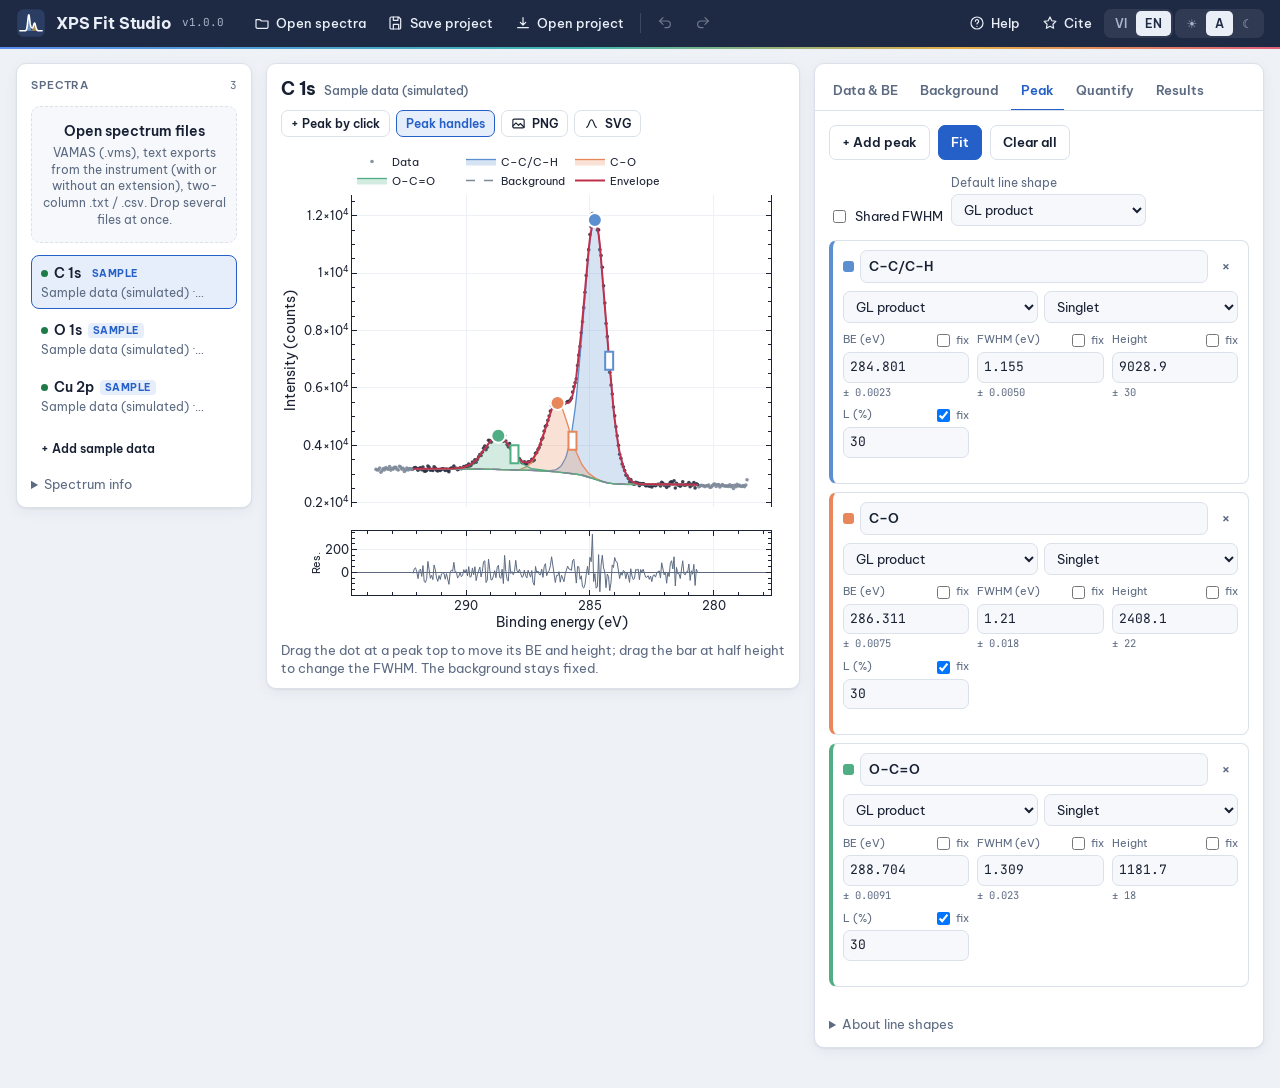
==== xpsfit/docs/index.html @ 7a44c652 "Add files via upload" ====
<!doctype html>
<html lang="vi">
<head>
<meta charset="utf-8">
<meta name="viewport" content="width=device-width, initial-scale=1, viewport-fit=cover">
<meta name="claude:viewport-fit-sides" content="cover">
<title>XPS Fit Studio</title>
<meta name="description" content="Free, browser-based XPS peak fitting: VAMAS import, BE calibration, Shirley/Tougaard backgrounds, GL and asymmetric line shapes, χ² and uncertainties, RSF quantification, Excel export.">
<meta name="theme-color" content="#1e2a44">
<link rel="manifest" href="manifest.webmanifest">
<link rel="icon" type="image/svg+xml" href="icons/logo.svg">
<link rel="icon" type="image/png" sizes="64x64" href="icons/favicon-64.png">
<link rel="apple-touch-icon" href="icons/apple-touch-icon.png">
<meta property="og:title" content="XPS Fit Studio">
<meta property="og:description" content="Free, browser-based XPS peak fitting: VAMAS import, BE calibration, Shirley/Tougaard backgrounds, GL and asymmetric line shapes, χ² and uncertainties, RSF quantification, Excel export.">
<link rel="stylesheet" href="fonts.css">
<link rel="stylesheet" href="styles.css">
</head>
<body>
<header class="appbar">
  <div class="appbar-in">
    <a class="brand" href="#" aria-label="XPS Fit Studio">
      <svg viewBox="0 0 64 64" aria-hidden="true"><rect x="2.5" y="2.5" width="59" height="59" rx="14" fill="#2b3d63"/><path d="M8.30 48.6 8.30 48.60 L8.89 48.60 L9.49 48.60 L10.08 48.60 L10.67 48.60 L11.26 48.60 L11.86 48.60 L12.45 48.60 L13.04 48.60 L13.63 48.60 L14.23 48.60 L14.82 48.60 L15.41 48.60 L16.00 48.60 L16.59 48.60 L17.19 48.60 L17.78 48.60 L18.37 48.60 L18.97 48.60 L19.56 48.60 L20.15 48.60 L20.74 48.60 L21.34 48.60 L21.93 48.60 L22.52 48.60 L23.11 48.60 L23.71 48.60 L24.30 48.60 L24.89 48.60 L25.48 48.60 L26.08 48.60 L26.67 48.60 L27.26 48.60 L27.85 48.60 L28.45 48.60 L29.04 48.60 L29.63 48.60 L30.22 48.59 L30.82 48.58 L31.41 48.55 L32.00 48.48 L32.59 48.35 L33.19 48.11 L33.78 47.68 L34.37 46.99 L34.96 45.95 L35.56 44.49 L36.15 42.59 L36.74 40.34 L37.33 37.90 L37.93 35.55 L38.52 33.61 L39.11 32.39 L39.70 32.10 L40.30 32.78 L40.89 34.32 L41.48 36.46 L42.07 38.88 L42.67 41.28 L43.26 43.40 L43.85 45.13 L44.44 46.41 L45.04 47.31 L45.63 47.88 L46.22 48.22 L46.81 48.41 L47.41 48.51 L48.00 48.56 L48.59 48.58 L49.18 48.59 L49.78 48.60 L50.37 48.60 L50.96 48.60 L51.55 48.60 L52.15 48.60 L52.74 48.60 L53.33 48.60 L53.92 48.60 L54.52 48.60 L55.11 48.60 L55.70 48.60 L55.70 48.6 Z" fill="#e6b04a" opacity=".7"/><path d="M8.30 48.6 8.30 48.60 L8.89 48.60 L9.49 48.60 L10.08 48.60 L10.67 48.60 L11.26 48.60 L11.86 48.60 L12.45 48.60 L13.04 48.60 L13.63 48.60 L14.23 48.60 L14.82 48.60 L15.41 48.60 L16.00 48.60 L16.59 48.60 L17.19 48.60 L17.78 48.60 L18.37 48.59 L18.97 48.57 L19.56 48.52 L20.15 48.40 L20.74 48.15 L21.34 47.65 L21.93 46.72 L22.52 45.15 L23.11 42.69 L23.71 39.19 L24.30 34.65 L24.89 29.34 L25.48 23.86 L26.08 19.01 L26.67 15.65 L27.26 14.45 L27.85 15.65 L28.45 19.01 L29.04 23.86 L29.63 29.34 L30.22 34.65 L30.82 39.19 L31.41 42.69 L32.00 45.15 L32.59 46.72 L33.19 47.65 L33.78 48.15 L34.37 48.40 L34.96 48.52 L35.56 48.57 L36.15 48.59 L36.74 48.60 L37.33 48.60 L37.93 48.60 L38.52 48.60 L39.11 48.60 L39.70 48.60 L40.30 48.60 L40.89 48.60 L41.48 48.60 L42.07 48.60 L42.67 48.60 L43.26 48.60 L43.85 48.60 L44.44 48.60 L45.04 48.60 L45.63 48.60 L46.22 48.60 L46.81 48.60 L47.41 48.60 L48.00 48.60 L48.59 48.60 L49.18 48.60 L49.78 48.60 L50.37 48.60 L50.96 48.60 L51.55 48.60 L52.15 48.60 L52.74 48.60 L53.33 48.60 L53.92 48.60 L54.52 48.60 L55.11 48.60 L55.70 48.60 L55.70 48.6 Z" fill="#7fb0ea" opacity=".75"/><path d="M8.30 48.60 L8.89 48.60 L9.49 48.60 L10.08 48.60 L10.67 48.60 L11.26 48.60 L11.86 48.60 L12.45 48.60 L13.04 48.60 L13.63 48.60 L14.23 48.60 L14.82 48.60 L15.41 48.60 L16.00 48.60 L16.59 48.60 L17.19 48.60 L17.78 48.60 L18.37 48.59 L18.97 48.57 L19.56 48.52 L20.15 48.40 L20.74 48.15 L21.34 47.65 L21.93 46.72 L22.52 45.15 L23.11 42.69 L23.71 39.19 L24.30 34.65 L24.89 29.34 L25.48 23.85 L26.08 18.99 L26.67 15.61 L27.26 14.35 L27.85 15.43 L28.45 18.56 L29.04 23.02 L29.63 27.92 L30.22 32.44 L30.82 36.03 L31.41 38.53 L32.00 40.10 L32.59 41.05 L33.19 41.68 L33.78 42.17 L34.37 42.50 L34.96 42.53 L35.56 42.08 L36.15 41.03 L36.74 39.40 L37.33 37.38 L37.93 35.29 L38.52 33.49 L39.11 32.34 L39.70 32.08 L40.30 32.77 L40.89 34.31 L41.48 36.46 L42.07 38.88 L42.67 41.28 L43.26 43.40 L43.85 45.13 L44.44 46.41 L45.04 47.31 L45.63 47.88 L46.22 48.22 L46.81 48.41 L47.41 48.51 L48.00 48.56 L48.59 48.58 L49.18 48.59 L49.78 48.60 L50.37 48.60 L50.96 48.60 L51.55 48.60 L52.15 48.60 L52.74 48.60 L53.33 48.60 L53.92 48.60 L54.52 48.60 L55.11 48.60 L55.70 48.60" fill="none" stroke="#fff" stroke-width="3.3" stroke-linecap="round" stroke-linejoin="round"/></svg>
      <b>XPS Fit Studio</b><small id="ver">v1.0.0</small>
    </a>
    <nav class="barbtns" aria-label="Tệp">
      <button class="bbtn" id="mOpen" title="Mở file phổ (.vms, .txt, .csv)"><svg viewBox="0 0 24 24"><path d="M3 7h6l2 2h10v9a2 2 0 0 1-2 2H5a2 2 0 0 1-2-2z"/></svg><span>Mở phổ</span></button>
      <button class="bbtn" id="mSave" title="Lưu project (Ctrl/⌘ S)"><svg viewBox="0 0 24 24"><path d="M5 3h11l3 3v13a2 2 0 0 1-2 2H5a2 2 0 0 1-2-2V5a2 2 0 0 1 2-2z"/><path d="M8 3v5h7V3M8 21v-7h8v7"/></svg><span>Lưu project</span></button>
      <button class="bbtn" id="mLoad" title="Mở project (.xpsfit.json)"><svg viewBox="0 0 24 24"><path d="M12 4v11m0 0-4-4m4 4 4-4M4 19h16"/></svg><span>Mở project</span></button>
      <span class="sep"></span>
      <button class="bbtn" id="mUndo" title="Hoàn tác (Ctrl/⌘ Z)"><svg viewBox="0 0 24 24"><path d="M9 14 4 9l5-5"/><path d="M4 9h11a5 5 0 0 1 0 10h-3"/></svg></button>
      <button class="bbtn" id="mRedo" title="Làm lại (Ctrl/⌘ Y)"><svg viewBox="0 0 24 24"><path d="m15 14 5-5-5-5"/><path d="M20 9H9a5 5 0 0 0 0 10h3"/></svg></button>
    </nav>
    <span class="spacer"></span>
    <nav class="barbtns" aria-label="Ứng dụng">
      <button class="bbtn" id="mInstall" hidden title="Cài XPS Fit Studio như một ứng dụng"><svg viewBox="0 0 24 24"><rect x="5" y="3" width="14" height="18" rx="2"/><path d="M12 8v6m-3-3 3 3 3-3"/></svg><span>Cài app</span></button>
      <button class="bbtn" id="mHelp" title="Hướng dẫn, phím tắt, trích dẫn"><svg viewBox="0 0 24 24"><circle cx="12" cy="12" r="9"/><path d="M9.5 9.5a2.5 2.5 0 1 1 3.5 2.3c-.7.3-1 .9-1 1.7M12 17h.01"/></svg><span>Trợ giúp</span></button>
      <button class="bbtn" id="mCite" title="Ủng hộ và trích dẫn"><svg viewBox="0 0 24 24"><path d="m12 3 2.7 5.6 6.1.9-4.4 4.3 1 6.1L12 17l-5.4 2.9 1-6.1L3.2 9.5l6.1-.9z"/></svg><span>Trích dẫn</span></button>
      <span class="seg" role="group" aria-label="Ngôn ngữ"><button id="lVi" aria-pressed="true">VI</button><button id="lEn" aria-pressed="false">EN</button></span>
      <span class="seg" role="group" aria-label="Giao diện"><button id="thL" aria-pressed="false" title="Sáng">☀</button><button id="thA" aria-pressed="true" title="Theo hệ thống">A</button><button id="thD" aria-pressed="false" title="Tối">☾</button></span>
    </nav>
  </div>
</header>

<div class="wrap">
  <aside class="panel side">
    <div class="sidehead"><p class="label">Phổ</p><span class="count num" id="specCount" data-dyn></span></div>
    <label class="drop" id="drop" for="file">
      <strong>Mở file phổ</strong>
      <small>VAMAS (.vms), file văn bản xuất từ máy đo (kể cả không có đuôi), .txt / .csv hai cột. Kéo thả được nhiều file.</small>
    </label>
    <input type="file" id="file" multiple hidden>
    <input type="file" id="projFile" accept=".json,.xpsfit,application/json" hidden>
    <ul class="speclist" id="speclist" data-dyn></ul>
    <button class="btn sm ghost" id="loadSamples">+ Thêm dữ liệu mẫu</button>
    <details id="metabox"><summary>Thông tin phổ</summary><dl class="meta" id="meta" data-dyn></dl></details>
  </aside>

  <div class="work">
    <section class="panel chartpanel" aria-label="Đồ thị">
      <div class="charthead">
        <h2 id="specTitle" data-dyn>—</h2>
        <div class="tools-row">
          <button class="btn sm" id="btnSelect" title="Kéo ngang trên đồ thị để chọn vùng phân tích">Chọn vùng</button>
          <button class="btn sm" id="btnAnchor2" title="Bấm lên phổ để đặt điểm neo nền">+ Điểm neo</button>
          <button class="btn sm" id="btnAddMode" title="Bấm lên đồ thị để thêm peak tại vị trí đó">+ Peak bằng cú bấm</button>
          <button class="btn sm" id="btnHandles" title="Hiện hoặc ẩn tay kéo trên từng peak">Tay kéo peak</button>
          <button class="btn sm" id="figPng" title="Xuất hình PNG 600 dpi, nền trắng"><svg viewBox="0 0 24 24"><rect x="3" y="5" width="18" height="14" rx="2"/><path d="m3 16 5-5 4 4 3-3 6 6"/></svg>PNG</button>
          <button class="btn sm" id="figSvg" title="Xuất hình vector SVG"><svg viewBox="0 0 24 24"><path d="M4 18c4 0 4-12 8-12s4 12 8 12"/></svg>SVG</button>
        </div>
      </div>
      <div id="chart"></div>
      <div class="hint" id="chartHint" data-dyn></div>
    </section>

    <section class="panel toolsp" aria-label="Công cụ">
      <div class="tabs" role="tablist" aria-label="Chức năng">
        <button class="tab" role="tab" id="tab-calib" aria-controls="pane-calib">Dữ liệu &amp; BE</button>
        <button class="tab" role="tab" id="tab-bg" aria-controls="pane-bg">Nền</button>
        <button class="tab" role="tab" id="tab-peaks" aria-controls="pane-peaks">Peak</button>
        <button class="tab" role="tab" id="tab-quant" aria-controls="pane-quant">Định lượng</button>
        <button class="tab" role="tab" id="tab-results" aria-controls="pane-results">Kết quả</button>
      </div>

      <section class="pane" role="tabpanel" id="pane-calib" aria-labelledby="tab-calib">
        <div class="group">
          <h4>Phổ đang chọn</h4>
          <div class="row">
            <div class="field"><label for="sName">Tên phổ (mức lõi)</label><input type="text" id="sName"></div>
            <div class="field"><label for="sHv">hν (eV)</label><input type="number" id="sHv" step="0.1"></div>
          </div>
          <div class="row">
            <div class="field"><label for="sUnit">Đơn vị cường độ</label>
              <select id="sUnit"><option value="counts">counts (số đếm)</option><option value="cps">counts/s (cps)</option><option value="au">a.u. (không rõ)</option></select></div>
            <div class="field"><label for="sAcq">Thời gian thu mỗi điểm (s)</label><input type="number" id="sAcq" step="0.01" min="0"></div>
          </div>
          <div class="hint">Thời gian thu = dwell × số lần quét. Dùng để tính χ² theo thống kê Poisson và quy về cps khi định lượng.</div>
        </div>
        <div class="group">
          <h4>Hiệu chỉnh năng lượng liên kết</h4>
          <div class="row">
            <div class="field"><label for="shift">Dịch BE (eV)</label><input type="number" id="shift" step="0.05"></div>
            <button class="btn" id="shiftAll">Áp dụng cho mọi phổ</button>
          </div>
          <div class="row">
            <div class="field"><label for="cLine">Mức chuẩn</label><input type="text" id="cLine" value="C 1s" style="width:90px"></div>
            <div class="field"><label for="cMeas">Đỉnh đo được (eV)</label><input type="number" id="cMeas" step="0.01" placeholder="285.20"></div>
            <div class="field"><label for="cRef">Giá trị chuẩn (eV)</label><input type="number" id="cRef" step="0.01" value="284.8"></div>
          </div>
          <div class="row">
            <button class="btn" id="fromPeak">Lấy từ peak 1</button>
            <button class="btn primary" id="calib">Tính độ dịch</button>
          </div>
          <div class="hint">Độ dịch = chuẩn − đo được. Thường dùng C 1s của carbon bám bẩn = 284.8 eV; nên ghi rõ mốc này trong bài báo.</div>
        </div>
      </section>

      <section class="pane" role="tabpanel" id="pane-bg" aria-labelledby="tab-bg" hidden>
        <div class="group">
          <div class="row">
            <div class="field"><label for="rLo">BE thấp (eV)</label><input type="number" id="rLo" step="0.1"></div>
            <div class="field"><label for="rHi">BE cao (eV)</label><input type="number" id="rHi" step="0.1"></div>
          </div>
          <div class="row">
            <div class="field"><label for="bgType">Kiểu nền</label>
              <select id="bgType"><option value="shirley">Shirley</option><option value="smart">Smart (Shirley ≤ dữ liệu)</option><option value="tougaard">Tougaard U2</option><option value="linear">Tuyến tính</option><option value="none">Không trừ nền</option></select></div>
            <div class="field"><label for="bgAvg">Số điểm trung bình ở mút</label><input type="number" id="bgAvg" min="1" max="30" step="1"></div>
          </div>
        </div>
        <div class="group">
          <h4>Điểm neo nền</h4>
          <div class="row">
            <button class="btn" id="btnAnchor">Đặt điểm neo</button>
            <button class="btn" id="autoLevels">Mức nền tự động</button>
            <button class="btn" id="clearAnchors">Xoá điểm neo</button>
          </div>
          <div class="anchors" id="anchorList" data-dyn></div>
          <div class="hint">Kéo các vòng tròn trên đồ thị: lên/xuống đổi mức nền, kéo điểm mút sang ngang đổi vùng. Vòng tô đặc là mức đặt tay. Với Cu 2p, Ni 2p, Co 2p, đặt một điểm neo ở thung lũng giữa vệ tinh của 2p3/2 và peak 2p1/2.</div>
        </div>
        <details><summary>Chọn kiểu nền nào?</summary>
          <p class="hint">Shirley: nền tại mỗi điểm tỉ lệ với diện tích peak phía BE thấp hơn, lặp đến khi hội tụ; dùng phổ biến nhất. Smart: Shirley không cho nền vượt dữ liệu đã làm trơn. Tougaard U2: theo tiết diện tán xạ không đàn hồi phổ quát, cần vùng rộng (30–50 eV phía BE cao). Tuyến tính: cho peak hẹp, nền phẳng.</p>
        </details>
      </section>

      <section class="pane" role="tabpanel" id="pane-peaks" aria-labelledby="tab-peaks" hidden>
        <div class="row">
          <button class="btn" id="addPeak">+ Thêm peak</button>
          <button class="btn primary" id="doFit" title="Ctrl/⌘ Enter">Khớp phổ</button>
          <button class="btn" id="clearPeaks">Xoá hết</button>
        </div>
        <div class="row">
          <label class="chk"><input type="checkbox" id="shareFwhm"> Dùng chung FWHM</label>
          <div class="field"><label for="defShape">Dạng peak mặc định</label>
            <select id="defShape"><option value="gl">GL dạng tích</option><option value="sgl">GL dạng tổng (pseudo-Voigt)</option><option value="la">LA bất đối xứng (kim loại)</option></select></div>
        </div>
        <div class="plist" id="peaks" data-dyn></div>
        <div id="fitMsg" data-dyn></div>
        <details><summary>Về dạng peak</summary>
          <p class="hint">GL dạng tích: exp(−4 ln2 (1−m) t²) / (1 + 4 m t²), ký hiệu GL(100m); GL(30) là lựa chọn thường gặp. GL dạng tổng: (1−m)·Gauss + m·Lorentz. LA(α, β, G): Lorentz bất đối xứng mũ α phía BE cao, β phía BE thấp, chập với Gauss có FWHM G; dùng cho mức lõi kim loại (Cu⁰, Ni⁰, Pt⁰, Pd⁰) và carbon sp². α nhỏ thì đuôi dài. Cột "FWHM" là tham số độ rộng; FWHM đo thực trên đường peak nằm ở tab Kết quả.</p>
        </details>
      </section>

      <section class="pane" role="tabpanel" id="pane-quant" aria-labelledby="tab-quant" hidden>
        <div class="tablewrap"><table class="res" id="quantTable" data-dyn></table></div>
        <div class="row">
          <div class="field"><label for="imfp">Hiệu chỉnh IMFP</label>
            <select id="imfp"><option value="0">Không (chỉ chia RSF)</option><option value="0.6">÷ KE^0.6</option><option value="0.7">÷ KE^0.7</option></select></div>
          <div class="field"><label for="rsfSrc">Nguồn RSF (ghi vào Methods)</label><input type="text" id="rsfSrc" style="width:220px" placeholder="Scofield (Al Kα)"></div>
        </div>
        <div id="quantNote" data-dyn></div>
        <div class="tablewrap"><table class="res" id="quantComps" data-dyn></table></div>
        <div class="note">% nguyên tử = (I/RSF) / Σ(I/RSF), với I là diện tích sau trừ nền tính theo cps. RSF có sẵn là tiết diện Scofield (Al Kα, C 1s = 1), chỉ để tham khảo. Hãy dùng RSF trong thư viện của máy đo, vì RSF phụ thuộc hàm truyền và hình học của từng máy.</div>
      </section>

      <section class="pane" role="tabpanel" id="pane-results" aria-labelledby="tab-results" hidden>
        <div class="stats" id="stats" data-dyn></div>
        <div class="tablewrap"><table class="res" id="resTable" data-dyn></table></div>
        <div class="group">
          <h4>Xuất kết quả</h4>
          <div class="row">
            <div class="field"><label for="expFmt">Định dạng</label>
              <select id="expFmt"><option value="sciplot">SciPlot Studio (.sciplot.json)</option><option value="xlsx">Excel (.xlsx)</option><option value="csv">CSV (.csv)</option></select></div>
            <div class="field"><label for="expScope">Phổ</label>
              <select id="expScope"><option value="one">Phổ đang chọn</option><option value="all">Tất cả phổ</option></select></div>
            <button class="btn primary" id="doExport">Xuất file</button>
          </div>
          <div class="hint" id="expHint" data-dyn></div>
          <div class="row"><button class="btn sm" id="copyTsv">Sao chép bảng dữ liệu</button><a class="btn sm" id="openSciplot" href="https://lephong2810.github.io/SciPlotStudio/" target="_blank" rel="noopener">Mở SciPlot Studio ↗</a></div>
        </div>
        <div class="group">
          <h4>Đoạn Methods (tiếng Anh) cho bài báo</h4>
          <textarea id="methods" class="methods" readonly data-dyn></textarea>
          <div class="row"><button class="btn" id="copyMethods">Sao chép đoạn Methods</button><label class="chk"><input type="checkbox" id="methodsAll" checked> Gồm mọi phổ đã khớp</label></div>
        </div>
        <details><summary>Cách tính χ² và sai số</summary>
          <p class="hint">χ² = Σ (y_đo − y_khớp)² / σ², σ² = số đếm (Poisson), trên mọi điểm trong vùng phân tích; χ² rút gọn = χ² / (N − p). Giá trị gần 1 nghĩa là phần dư cỡ nhiễu thống kê; 1–2 là tốt, 2–5 chấp nhận được với phổ phức tạp. Sai số (±1σ) lấy từ ma trận hiệp phương sai (JᵀWJ)⁻¹ nhân χ² rút gọn; nền giữ cố định nên sai số không gồm ảnh hưởng của cách chọn nền. Sai số chỉ hiện khi thông số chưa bị chỉnh sau lần khớp gần nhất.</p>
        </details>
      </section>
    </section>
  </div>
</div>

<dialog id="dlgHelp" aria-labelledby="hTitle">
  <div class="dhead"><h3 id="hTitle">Hướng dẫn nhanh</h3><button class="x" data-close aria-label="Đóng">×</button></div>
  <div class="dbody">
    <div>
      <h4>Quy trình</h4>
      <ol>
        <li>Mở file phổ (.vms hoặc file văn bản xuất từ máy đo) bằng nút Mở phổ hoặc kéo thả vào cột bên trái.</li>
        <li>Tab Dữ liệu &amp; BE: kiểm tra đơn vị cường độ, hiệu chỉnh BE theo C 1s, rồi bấm Áp dụng cho mọi phổ.</li>
        <li>Tab Nền: chọn vùng, kiểu nền, đặt và kéo điểm neo khi cần.</li>
        <li>Tab Peak: thêm peak (nút hoặc bấm lên phổ), chọn dạng peak, doublet, khoá thông số, rồi bấm Khớp phổ. Kéo tay kéo trên đồ thị để tinh chỉnh.</li>
        <li>Tab Định lượng: chọn RSF cho từng vùng để có % nguyên tử.</li>
        <li>Tab Kết quả: xem χ², sai số, xuất Excel, xuất hình và chép đoạn Methods.</li>
      </ol>
    </div>
    <div>
      <h4>Phím tắt</h4>
      <div class="keys">
        <span><kbd>Ctrl/⌘</kbd> <kbd>Z</kbd> · <kbd>Y</kbd></span><span>Hoàn tác · làm lại</span>
        <span><kbd>Ctrl/⌘</kbd> <kbd>S</kbd> · <kbd>O</kbd></span><span>Lưu · mở project (.xpsfit.json)</span>
        <span><kbd>Ctrl/⌘</kbd> <kbd>Enter</kbd></span><span>Khớp phổ</span>
        <span><kbd>1</kbd>–<kbd>5</kbd></span><span>Chuyển tab</span>
      </div>
    </div>
    <div>
      <h4>Dữ liệu của bạn</h4>
      <p>Mọi tính toán chạy ngay trong trình duyệt. File phổ không được tải lên đâu cả. Phiên làm việc gần nhất được lưu tạm trong trình duyệt; dùng Lưu project để giữ lâu dài.</p>
    </div>
    <div>
      <h4>Giới thiệu</h4>
      <p id="aboutLine" data-dyn></p>
      <p>Phát triển bởi TS. Lê Hoài Phong, Khoa Hóa học, Trường Đại học Khoa học Tự nhiên, ĐHQG-HCM. Phát hành theo giấy phép MIT. Dùng Plotly.js (MIT) và SheetJS Community Edition (Apache-2.0). XPS Fit Studio là dự án độc lập, không liên kết với hãng thiết bị hay phần mềm nào; mọi nhãn hiệu thuộc về chủ sở hữu.</p>
    </div>
  </div>
</dialog>

<dialog id="dlgCite" aria-labelledby="cTitle">
  <div class="dhead"><h3 id="cTitle">Ủng hộ và trích dẫn</h3><button class="x" data-close aria-label="Đóng">×</button></div>
  <div class="dbody">
    <p>XPS Fit Studio miễn phí cho mọi người. Nếu phần mềm có ích, xin hãy:</p>
    <ul>
      <li>Gắn ⭐ cho repo trên GitHub để nhiều nhà nghiên cứu biết đến công cụ.</li>
      <li>Ghi nhận XPS Fit Studio trong bài báo, luận văn và báo cáo bằng một trong các câu dưới đây.</li>
    </ul>
    <p><a class="btn primary" id="starLink" href="https://github.com/lephong2810/XPSFitStudio" target="_blank" rel="noopener">⭐ Star trên GitHub</a></p>
    <div id="citeList" data-dyn></div>
  </div>
</dialog>

<div class="toast" id="toast" hidden data-dyn></div>

<script src="vendor/plotly-2.27.0.min.js"></script>
<script src="vendor/xlsx-0.18.5.full.min.js"></script>
<script src="i18n.js"></script>
<script src="core.js"></script>
<script src="app.js"></script>
</body>
</html>
---- xpsfit/docs/fonts.css ----
/* Be Vietnam Pro and JetBrains Mono, SIL Open Font License 1.1 (see THIRD_PARTY_NOTICES.md) */
@font-face{font-family:'Be Vietnam Pro';font-style:normal;font-display:swap;font-weight:400;src:url(fonts/be-vietnam-pro-vietnamese-400-normal.woff2) format('woff2');unicode-range:U+0102-0103,U+0110-0111,U+0128-0129,U+0168-0169,U+01A0-01A1,U+01AF-01B0,U+0300-0301,U+0303-0304,U+0308-0309,U+0323,U+0329,U+1EA0-1EF9,U+20AB}
@font-face{font-family:'Be Vietnam Pro';font-style:normal;font-display:swap;font-weight:400;src:url(fonts/be-vietnam-pro-latin-ext-400-normal.woff2) format('woff2');unicode-range:U+0100-02AF,U+0304,U+0308,U+0329,U+1E00-1E9F,U+1EF2-1EFF,U+2020,U+20A0-20AB,U+20AD-20CF,U+2113,U+2C60-2C7F,U+A720-A7FF}
@font-face{font-family:'Be Vietnam Pro';font-style:normal;font-display:swap;font-weight:400;src:url(fonts/be-vietnam-pro-latin-400-normal.woff2) format('woff2');unicode-range:U+0000-00FF,U+0131,U+0152-0153,U+02BB-02BC,U+02C6,U+02DA,U+02DC,U+0304,U+0308,U+0329,U+2000-206F,U+2074,U+20AC,U+2122,U+2191,U+2193,U+2212,U+2215,U+FEFF,U+FFFD}
@font-face{font-family:'Be Vietnam Pro';font-style:normal;font-display:swap;font-weight:500;src:url(fonts/be-vietnam-pro-vietnamese-500-normal.woff2) format('woff2');unicode-range:U+0102-0103,U+0110-0111,U+0128-0129,U+0168-0169,U+01A0-01A1,U+01AF-01B0,U+0300-0301,U+0303-0304,U+0308-0309,U+0323,U+0329,U+1EA0-1EF9,U+20AB}
@font-face{font-family:'Be Vietnam Pro';font-style:normal;font-display:swap;font-weight:500;src:url(fonts/be-vietnam-pro-latin-ext-500-normal.woff2) format('woff2');unicode-range:U+0100-02AF,U+0304,U+0308,U+0329,U+1E00-1E9F,U+1EF2-1EFF,U+2020,U+20A0-20AB,U+20AD-20CF,U+2113,U+2C60-2C7F,U+A720-A7FF}
@font-face{font-family:'Be Vietnam Pro';font-style:normal;font-display:swap;font-weight:500;src:url(fonts/be-vietnam-pro-latin-500-normal.woff2) format('woff2');unicode-range:U+0000-00FF,U+0131,U+0152-0153,U+02BB-02BC,U+02C6,U+02DA,U+02DC,U+0304,U+0308,U+0329,U+2000-206F,U+2074,U+20AC,U+2122,U+2191,U+2193,U+2212,U+2215,U+FEFF,U+FFFD}
@font-face{font-family:'Be Vietnam Pro';font-style:normal;font-display:swap;font-weight:600;src:url(fonts/be-vietnam-pro-vietnamese-600-normal.woff2) format('woff2');unicode-range:U+0102-0103,U+0110-0111,U+0128-0129,U+0168-0169,U+01A0-01A1,U+01AF-01B0,U+0300-0301,U+0303-0304,U+0308-0309,U+0323,U+0329,U+1EA0-1EF9,U+20AB}
@font-face{font-family:'Be Vietnam Pro';font-style:normal;font-display:swap;font-weight:600;src:url(fonts/be-vietnam-pro-latin-ext-600-normal.woff2) format('woff2');unicode-range:U+0100-02AF,U+0304,U+0308,U+0329,U+1E00-1E9F,U+1EF2-1EFF,U+2020,U+20A0-20AB,U+20AD-20CF,U+2113,U+2C60-2C7F,U+A720-A7FF}
@font-face{font-family:'Be Vietnam Pro';font-style:normal;font-display:swap;font-weight:600;src:url(fonts/be-vietnam-pro-latin-600-normal.woff2) format('woff2');unicode-range:U+0000-00FF,U+0131,U+0152-0153,U+02BB-02BC,U+02C6,U+02DA,U+02DC,U+0304,U+0308,U+0329,U+2000-206F,U+2074,U+20AC,U+2122,U+2191,U+2193,U+2212,U+2215,U+FEFF,U+FFFD}
@font-face{font-family:'Be Vietnam Pro';font-style:normal;font-display:swap;font-weight:700;src:url(fonts/be-vietnam-pro-vietnamese-700-normal.woff2) format('woff2');unicode-range:U+0102-0103,U+0110-0111,U+0128-0129,U+0168-0169,U+01A0-01A1,U+01AF-01B0,U+0300-0301,U+0303-0304,U+0308-0309,U+0323,U+0329,U+1EA0-1EF9,U+20AB}
@font-face{font-family:'Be Vietnam Pro';font-style:normal;font-display:swap;font-weight:700;src:url(fonts/be-vietnam-pro-latin-ext-700-normal.woff2) format('woff2');unicode-range:U+0100-02AF,U+0304,U+0308,U+0329,U+1E00-1E9F,U+1EF2-1EFF,U+2020,U+20A0-20AB,U+20AD-20CF,U+2113,U+2C60-2C7F,U+A720-A7FF}
@font-face{font-family:'Be Vietnam Pro';font-style:normal;font-display:swap;font-weight:700;src:url(fonts/be-vietnam-pro-latin-700-normal.woff2) format('woff2');unicode-range:U+0000-00FF,U+0131,U+0152-0153,U+02BB-02BC,U+02C6,U+02DA,U+02DC,U+0304,U+0308,U+0329,U+2000-206F,U+2074,U+20AC,U+2122,U+2191,U+2193,U+2212,U+2215,U+FEFF,U+FFFD}
@font-face{font-family:'JetBrains Mono';font-style:normal;font-display:swap;font-weight:400;src:url(fonts/jetbrains-mono-vietnamese-400-normal.woff2) format('woff2');unicode-range:U+0102-0103,U+0110-0111,U+0128-0129,U+0168-0169,U+01A0-01A1,U+01AF-01B0,U+0300-0301,U+0303-0304,U+0308-0309,U+0323,U+0329,U+1EA0-1EF9,U+20AB}
@font-face{font-family:'JetBrains Mono';font-style:normal;font-display:swap;font-weight:400;src:url(fonts/jetbrains-mono-latin-ext-400-normal.woff2) format('woff2');unicode-range:U+0100-02AF,U+0304,U+0308,U+0329,U+1E00-1E9F,U+1EF2-1EFF,U+2020,U+20A0-20AB,U+20AD-20CF,U+2113,U+2C60-2C7F,U+A720-A7FF}
@font-face{font-family:'JetBrains Mono';font-style:normal;font-display:swap;font-weight:400;src:url(fonts/jetbrains-mono-latin-400-normal.woff2) format('woff2');unicode-range:U+0000-00FF,U+0131,U+0152-0153,U+02BB-02BC,U+02C6,U+02DA,U+02DC,U+0304,U+0308,U+0329,U+2000-206F,U+2074,U+20AC,U+2122,U+2191,U+2193,U+2212,U+2215,U+FEFF,U+FFFD}
@font-face{font-family:'JetBrains Mono';font-style:normal;font-display:swap;font-weight:500;src:url(fonts/jetbrains-mono-vietnamese-500-normal.woff2) format('woff2');unicode-range:U+0102-0103,U+0110-0111,U+0128-0129,U+0168-0169,U+01A0-01A1,U+01AF-01B0,U+0300-0301,U+0303-0304,U+0308-0309,U+0323,U+0329,U+1EA0-1EF9,U+20AB}
@font-face{font-family:'JetBrains Mono';font-style:normal;font-display:swap;font-weight:500;src:url(fonts/jetbrains-mono-latin-ext-500-normal.woff2) format('woff2');unicode-range:U+0100-02AF,U+0304,U+0308,U+0329,U+1E00-1E9F,U+1EF2-1EFF,U+2020,U+20A0-20AB,U+20AD-20CF,U+2113,U+2C60-2C7F,U+A720-A7FF}
@font-face{font-family:'JetBrains Mono';font-style:normal;font-display:swap;font-weight:500;src:url(fonts/jetbrains-mono-latin-500-normal.woff2) format('woff2');unicode-range:U+0000-00FF,U+0131,U+0152-0153,U+02BB-02BC,U+02C6,U+02DA,U+02DC,U+0304,U+0308,U+0329,U+2000-206F,U+2074,U+20AC,U+2122,U+2191,U+2193,U+2212,U+2215,U+FEFF,U+FFFD}
---- xpsfit/docs/styles.css ----
/* XPS Fit Studio — layout: app bar · spectra rail · sticky spectrum bench · tabbed tool panel */
:root {
  --bg: #eef1f6;
  --panel: #ffffff;
  --panel-2: #f6f8fb;
  --ink: #172033;
  --muted: #5d6b82;
  --line: #dbe1ea;
  --bar: #1e2a44;
  --bar-ink: #e9eef7;
  --bar-muted: #a9b5ca;
  --accent: #2560c8;
  --accent-ink: #ffffff;
  --accent-soft: #e6eefb;
  --good: #1f7a4a;
  --warn: #a8610a;
  --bad: #b3261e;
  --plot-bg: #ffffff;
  --plot-ink: #1b2233;
  --plot-grid: #edf0f5;
  --data: #263044;
  --bgline: #7d8899;
  --env: #c0304a;
  --shadow: 0 1px 2px rgba(23, 32, 51, .06), 0 4px 14px rgba(23, 32, 51, .05);
  --f-ui: "Be Vietnam Pro", "Segoe UI", system-ui, -apple-system, sans-serif;
  --f-num: "JetBrains Mono", ui-monospace, "SF Mono", Consolas, monospace;
  --r: 10px;
}
@media (prefers-color-scheme: dark) {
  :root:not([data-theme="light"]) {
    --bg: #0e1420; --panel: #161e2d; --panel-2: #1b2435; --ink: #e3e8f1; --muted: #93a0b5; --line: #273248;
    --bar: #0a101b; --bar-ink: #e3e8f1; --bar-muted: #8592a8;
    --accent: #6fa3f3; --accent-ink: #0b1424; --accent-soft: #1c2c47;
    --good: #6fcf97; --warn: #e6a756; --bad: #f08a80;
    --plot-bg: #161e2d; --plot-ink: #dfe5ef; --plot-grid: #222c3f; --data: #e3e8f1; --bgline: #8a96aa; --env: #f0708a;
    --shadow: 0 1px 2px rgba(0, 0, 0, .3); color-scheme: dark;
  }
}
:root[data-theme="dark"] {
  --bg: #0e1420; --panel: #161e2d; --panel-2: #1b2435; --ink: #e3e8f1; --muted: #93a0b5; --line: #273248;
  --bar: #0a101b; --bar-ink: #e3e8f1; --bar-muted: #8592a8;
  --accent: #6fa3f3; --accent-ink: #0b1424; --accent-soft: #1c2c47;
  --good: #6fcf97; --warn: #e6a756; --bad: #f08a80;
  --plot-bg: #161e2d; --plot-ink: #dfe5ef; --plot-grid: #222c3f; --data: #e3e8f1; --bgline: #8a96aa; --env: #f0708a;
  --shadow: 0 1px 2px rgba(0, 0, 0, .3); color-scheme: dark;
}

* { box-sizing: border-box; }
[hidden] { display: none !important; }
html, body { min-height: 100%; }
body { margin: 0; background: var(--bg); color: var(--ink); font-family: var(--f-ui); font-size: 14px; line-height: 1.45; }
button, input, select, textarea { font: inherit; color: inherit; }
:focus-visible { outline: 2px solid var(--accent); outline-offset: 2px; }

/* ---------- app bar ---------- */
body::before { content: ""; position: fixed; inset: 0 0 auto; height: env(safe-area-inset-top, 0px); z-index: 30; background: var(--bar); }
.appbar { position: sticky; top: env(safe-area-inset-top, 0px); z-index: 20; background: var(--bar); color: var(--bar-ink); }
.appbar::after { content: ""; display: block; height: 2px; background: linear-gradient(90deg, #5b8def 0%, #3fb6b0 45%, #e6b04a 75%, #e0607a 100%); }
.appbar-in { max-width: 1680px; margin: 0 auto; display: flex; align-items: center; gap: 6px 10px; flex-wrap: wrap;
  padding-block: 8px; padding-left: max(16px, env(safe-area-inset-left, 0px)); padding-right: max(16px, env(safe-area-inset-right, 0px)); }
.brand { display: flex; align-items: center; gap: 10px; margin-right: 10px; text-decoration: none; color: inherit; }
.brand svg { width: 30px; height: 30px; flex: none; }
.brand b { font-size: 16px; font-weight: 700; letter-spacing: -.01em; white-space: nowrap; }
.brand small { font-family: var(--f-num); font-size: 11px; color: var(--bar-muted); }
.barbtns { display: flex; gap: 2px; flex-wrap: wrap; align-items: center; }
.bbtn { display: inline-flex; align-items: center; gap: 6px; background: transparent; border: 0; color: var(--bar-ink); padding: 6px 10px; border-radius: 7px; cursor: pointer; font-size: 13px; font-weight: 500; white-space: nowrap; text-decoration: none; }
.bbtn:hover { background: rgba(255, 255, 255, .09); }
.bbtn svg { width: 16px; height: 16px; stroke: currentColor; fill: none; stroke-width: 1.8; stroke-linecap: round; stroke-linejoin: round; }
.bbtn:disabled { opacity: .4; cursor: default; background: transparent; }
.sep { width: 1px; height: 20px; background: rgba(255, 255, 255, .14); margin: 0 4px; }
.spacer { flex: 1 1 auto; }
.seg { display: inline-flex; background: rgba(255, 255, 255, .08); border-radius: 7px; padding: 2px; }
.seg button { border: 0; background: transparent; color: var(--bar-muted); font-size: 12px; font-weight: 600; padding: 4px 9px; border-radius: 5px; cursor: pointer; }
.seg button[aria-pressed="true"] { background: var(--bar-ink); color: var(--bar); }

/* ---------- layout ---------- */
.wrap { max-width: 1680px; margin: 0 auto; display: grid; grid-template-columns: 236px minmax(0, 1fr); gap: 14px; align-items: start;
  padding-block: 14px 40px; padding-left: max(16px, env(safe-area-inset-left, 0px)); padding-right: max(16px, env(safe-area-inset-right, 0px)); }
.work { display: grid; gap: 14px; min-width: 0; align-items: start; }
@media (min-width: 1280px) {
  .work { grid-template-columns: minmax(0, 1fr) 450px; }
  .chartpanel { position: sticky; top: calc(58px + env(safe-area-inset-top, 0px)); }
}
@media (max-width: 1279px) and (min-height: 780px) and (min-width: 861px) {
  .chartpanel { position: sticky; top: calc(58px + env(safe-area-inset-top, 0px)); z-index: 5; }
  #chart { height: 44vh !important; }
}
@media (max-width: 860px) { .wrap { grid-template-columns: minmax(0, 1fr); } }
.panel { background: var(--panel); border: 1px solid var(--line); border-radius: var(--r); box-shadow: var(--shadow); min-width: 0; }
.pad { padding: 14px; }
.label { font-size: 11px; font-weight: 600; text-transform: uppercase; letter-spacing: .08em; color: var(--muted); margin: 0; }
.hint { font-size: 12.5px; color: var(--muted); }
.hint b { color: var(--ink); font-weight: 600; }
.num { font-family: var(--f-num); font-variant-numeric: tabular-nums; }

/* ---------- side rail ---------- */
.side { display: grid; gap: 12px; padding: 14px; }
.sidehead { display: flex; justify-content: space-between; align-items: center; }
.count { font-family: var(--f-num); font-size: 11px; color: var(--muted); }
.drop { border: 1.5px dashed var(--line); border-radius: 9px; padding: 14px 10px; text-align: center; cursor: pointer; display: grid; gap: 4px; transition: border-color .15s, background .15s; background: var(--panel-2); }
.drop:hover, .drop.over { border-color: var(--accent); background: var(--accent-soft); }
.drop strong { font-weight: 600; }
.drop small { color: var(--muted); font-size: 11.5px; }
.speclist { list-style: none; margin: 0; padding: 0; display: grid; gap: 3px; max-height: 46vh; overflow-y: auto; }
.speclist li { position: relative; }
.speclist .item { width: 100%; text-align: left; background: transparent; border: 1px solid transparent; border-radius: 8px; padding: 7px 30px 7px 9px; cursor: pointer; display: grid; gap: 1px; }
.speclist .item:hover { background: var(--panel-2); }
.speclist .item[aria-current="true"] { border-color: var(--accent); background: var(--accent-soft); }
.speclist .nm { font-weight: 600; display: flex; align-items: center; gap: 6px; }
.speclist .src { font-size: 11.5px; color: var(--muted); overflow: hidden; text-overflow: ellipsis; white-space: nowrap; }
.speclist .del { position: absolute; right: 4px; top: 6px; border: 0; background: transparent; color: var(--muted); cursor: pointer; border-radius: 5px; padding: 2px 6px; font-size: 15px; opacity: 0; }
.speclist li:hover .del, .speclist .del:focus-visible { opacity: 1; }
.speclist .del:hover { color: var(--bad); }
.tag { font-size: 9.5px; font-weight: 700; letter-spacing: .05em; text-transform: uppercase; padding: 1px 5px; border-radius: 4px; background: var(--accent-soft); color: var(--accent); }
.dot { width: 7px; height: 7px; border-radius: 50%; background: var(--line); flex: none; }
.dot.fit { background: var(--good); }
.meta { margin: 8px 0 0; font-size: 12px; display: grid; grid-template-columns: auto minmax(0, 1fr); gap: 2px 10px; }
.meta dt { color: var(--muted); }
.meta dd { margin: 0; font-family: var(--f-num); font-size: 11px; overflow-wrap: anywhere; }
details > summary { cursor: pointer; color: var(--muted); font-size: 12.5px; }

/* ---------- chart ---------- */
.chartpanel { padding: 12px 14px 10px; }
.charthead { display: flex; flex-wrap: wrap; justify-content: space-between; align-items: center; gap: 8px; margin-bottom: 4px; }
.charthead h2 { margin: 0; font-size: 18px; font-weight: 700; letter-spacing: -.01em; }
.charthead h2 small { font-weight: 500; font-size: 12px; color: var(--muted); margin-left: 8px; }
.tools-row { display: flex; gap: 6px; flex-wrap: wrap; align-items: center; }
#chart { width: 100%; height: 500px; }
@media (max-width: 600px) { #chart { height: 380px; } }

/* ---------- buttons & fields ---------- */
.btn { display: inline-flex; align-items: center; gap: 6px; font-weight: 600; font-size: 13px; padding: 7px 12px; border-radius: 7px; border: 1px solid var(--line); background: var(--panel); color: var(--ink); cursor: pointer; white-space: nowrap; }
.btn:hover { border-color: var(--accent); }
.btn.primary { background: var(--accent); color: var(--accent-ink); border-color: var(--accent); }
.btn.primary:hover { filter: brightness(1.07); }
.btn.on { background: var(--accent-soft); border-color: var(--accent); color: var(--accent); }
.btn.sm { padding: 4px 9px; font-size: 12px; }
.btn.ghost { border-color: transparent; background: transparent; }
.btn:disabled { opacity: .5; cursor: default; }
.btn svg { width: 15px; height: 15px; stroke: currentColor; fill: none; stroke-width: 1.8; stroke-linecap: round; stroke-linejoin: round; }
.row { display: flex; flex-wrap: wrap; gap: 8px; align-items: end; }
.field { display: grid; gap: 3px; min-width: 0; }
.field > label, .flabel { font-size: 12px; color: var(--muted); }
input[type=number], input[type=text], select, textarea { font-size: 13px; background: var(--panel-2); border: 1px solid var(--line); border-radius: 7px; padding: 6px 8px; min-width: 0; }
input[type=number] { font-family: var(--f-num); width: 112px; }
input[type=text] { width: 160px; }
textarea { width: 100%; resize: vertical; font-family: var(--f-ui); line-height: 1.5; }
.chk { display: inline-flex; gap: 6px; align-items: center; font-size: 13px; cursor: pointer; }
.toolsp { padding: 6px 14px 14px; }
.tabs { display: flex; gap: 2px; border-bottom: 1px solid var(--line); margin: 0 -14px 14px; padding: 0 8px; overflow-x: auto; scrollbar-width: none; }
.tab { font-weight: 600; font-size: 13px; color: var(--muted); background: none; border: 0; border-bottom: 2px solid transparent; padding: 11px 10px 9px; cursor: pointer; white-space: nowrap; margin-bottom: -1px; }
.tab:hover { color: var(--ink); }
.tab[aria-selected="true"] { color: var(--accent); border-bottom-color: var(--accent); }
.pane { display: grid; grid-template-columns: minmax(0, 1fr); gap: 14px; }
.group { display: grid; gap: 8px; }
.group + .group { border-top: 1px solid var(--line); padding-top: 14px; }
.group h4 { margin: 0; font-size: 13px; font-weight: 700; }

/* ---------- peaks ---------- */
.plist { display: grid; grid-template-columns: minmax(0, 1fr); gap: 8px; }
.pcard { border: 1px solid var(--line); border-left: 4px solid var(--pc); border-radius: 8px; padding: 9px 10px; display: grid; gap: 8px; background: var(--panel); }
.phead { display: flex; gap: 6px; align-items: center; flex-wrap: wrap; }
.phead { flex-wrap: nowrap; }
.phead .pname { flex: 1 1 auto; width: auto; font-weight: 600; font-family: var(--f-ui); }
.phead2 { display: grid; grid-template-columns: 1fr 1fr; gap: 6px; }
.phead2 select { width: 100%; }
.pgrid { display: grid; grid-template-columns: repeat(auto-fill, minmax(118px, 1fr)); gap: 6px 8px; }
.pf { display: grid; gap: 2px; min-width: 0; }
.pfl { display: flex; justify-content: space-between; align-items: center; gap: 4px; font-size: 11px; color: var(--muted); }
.pf input[type=number] { width: 100%; padding: 5px 6px; }
.err { font-family: var(--f-num); font-size: 10.5px; color: var(--muted); min-height: 14px; }
.lock { display: inline-flex; gap: 3px; align-items: center; font-size: 10.5px; color: var(--muted); cursor: pointer; }
.x { background: none; border: 0; color: var(--muted); cursor: pointer; font-size: 17px; line-height: 1; padding: 3px 7px; border-radius: 5px; }
.x:hover { color: var(--bad); background: var(--panel-2); }
.sw { display: inline-block; width: 11px; height: 11px; border-radius: 3px; flex: none; }
.anchors { display: flex; flex-wrap: wrap; gap: 6px; }
.chip { font-family: var(--f-num); font-size: 11.5px; padding: 3px 9px; border-radius: 999px; border: 1px solid var(--accent); background: var(--accent-soft); color: var(--accent); cursor: pointer; }
.chip.manual { background: var(--accent); color: var(--accent-ink); }
.chip:hover { border-color: var(--bad); }

/* ---------- results ---------- */
.stats { display: grid; grid-template-columns: repeat(auto-fit, minmax(104px, 1fr)); gap: 8px; }
.stat { border: 1px solid var(--line); border-radius: 8px; padding: 7px 10px; background: var(--panel-2); }
.stat .k { font-size: 11px; color: var(--muted); }
.stat .v { font-family: var(--f-num); font-size: 16px; font-weight: 500; }
.stat.good { border-color: color-mix(in srgb, var(--good) 45%, var(--line)); } .stat.good .v { color: var(--good); }
.stat.warn { border-color: color-mix(in srgb, var(--warn) 45%, var(--line)); } .stat.warn .v { color: var(--warn); }
.stat.bad { border-color: color-mix(in srgb, var(--bad) 45%, var(--line)); } .stat.bad .v { color: var(--bad); }
.tablewrap { overflow-x: auto; }
table.res { border-collapse: collapse; width: 100%; font-size: 12.5px; }
table.res th, table.res td { padding: 6px 5px; vertical-align: top; border-bottom: 1px solid var(--line); text-align: right; white-space: nowrap; }
table.res th:first-child, table.res td:first-child { text-align: left; }
table.res th { font-size: 11px; color: var(--muted); font-weight: 600; }
table.res td.l { text-align: left; }
table.res select { padding: 3px 5px; font-size: 12px; max-width: 128px; }
table.res input[type=number] { width: 62px; padding: 3px 5px; font-size: 12px; }
.pm { color: var(--muted); font-size: 11px; }
.msg { font-size: 13px; padding: 8px 10px; border-radius: 7px; background: var(--accent-soft); white-space: pre-line; }
.msg.err { color: var(--bad); }
.note { font-size: 12.5px; padding: 8px 10px; border-radius: 7px; border: 1px solid var(--line); background: var(--panel-2); color: var(--muted); }
.note.warn { color: var(--warn); border-color: color-mix(in srgb, var(--warn) 40%, var(--line)); }
.methods { font-size: 12.5px; min-height: 150px; }

/* ---------- dialog ---------- */
dialog { border: 1px solid var(--line); border-radius: 14px; padding: 0; width: min(760px, calc(100% - 32px)); max-height: calc(100% - 48px); background: var(--panel); color: var(--ink); box-shadow: 0 20px 60px rgba(0, 0, 0, .25); }
dialog::backdrop { background: rgba(10, 16, 27, .5); }
.dhead { display: flex; justify-content: space-between; align-items: center; padding: 14px 18px; border-bottom: 1px solid var(--line); position: sticky; top: 0; background: var(--panel); }
.dhead h3 { margin: 0; font-size: 16px; }
.dbody { padding: 16px 18px 20px; display: grid; gap: 16px; }
.dbody h4 { margin: 0 0 4px; font-size: 14px; }
.dbody p, .dbody li { font-size: 13px; color: var(--ink); max-width: 72ch; }
.dbody ol, .dbody ul { margin: 4px 0; padding-left: 20px; display: grid; gap: 3px; }
.cite { border: 1px solid var(--line); border-radius: 9px; padding: 10px 12px; background: var(--panel-2); display: grid; gap: 6px; }
.cite .k { font-size: 11px; font-weight: 700; text-transform: uppercase; letter-spacing: .06em; color: var(--muted); }
.cite p { margin: 0; font-size: 12.5px; }
.cite .btn { justify-self: start; }
kbd { font-family: var(--f-num); font-size: 11px; border: 1px solid var(--line); border-bottom-width: 2px; border-radius: 4px; padding: 0 5px; background: var(--panel-2); }
.keys { display: grid; grid-template-columns: auto 1fr; gap: 4px 12px; font-size: 13px; }

.toast { position: fixed; left: 50%; bottom: calc(18px + env(safe-area-inset-bottom, 0px)); transform: translateX(-50%); background: var(--ink); color: var(--bg); padding: 9px 14px; border-radius: 9px; font-size: 13px; z-index: 50; max-width: calc(100% - 32px); box-shadow: 0 6px 20px rgba(0, 0, 0, .2); }
@media (prefers-reduced-motion: reduce) { * { transition: none !important; } }
@media (max-width: 640px) { .brand small { display: none; } .bbtn span { display: none; } }
#resTable .pm { display: block; }
#resTable td { white-space: normal; }
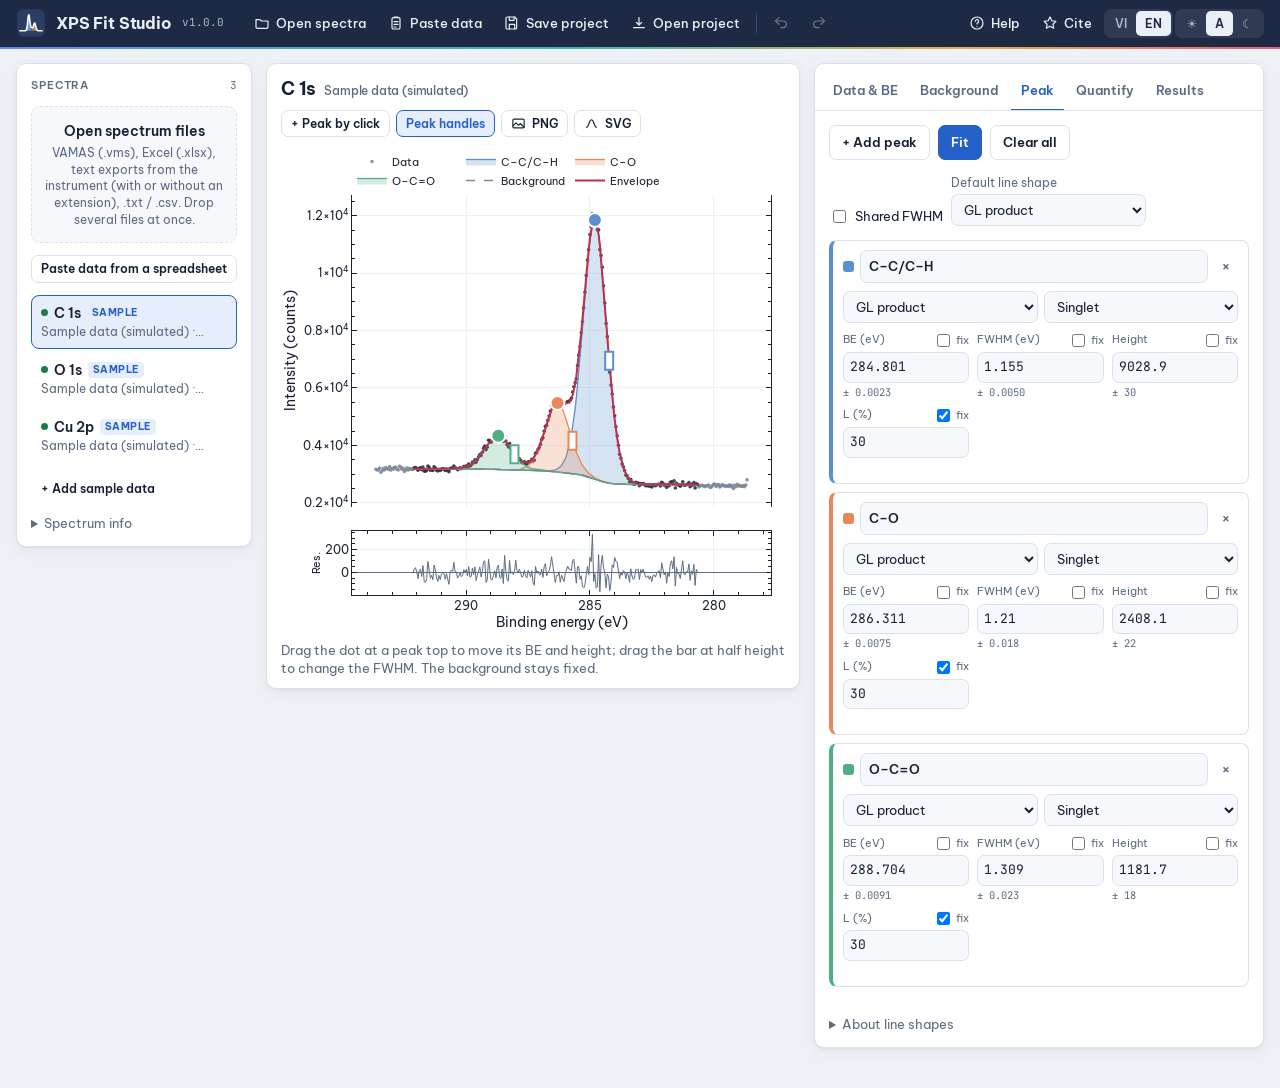
==== commit a4f0fbe0: "Add files via upload" ====
--- a/xpsfit/docs/index.html
+++ b/xpsfit/docs/index.html
@@ -25,6 +25,7 @@
     </a>
     <nav class="barbtns" aria-label="Tệp">
       <button class="bbtn" id="mOpen" title="Mở file phổ (.vms, .txt, .csv)"><svg viewBox="0 0 24 24"><path d="M3 7h6l2 2h10v9a2 2 0 0 1-2 2H5a2 2 0 0 1-2-2z"/></svg><span>Mở phổ</span></button>
+      <button class="bbtn" id="mPaste" title="Dán số liệu từ Excel hoặc file khác"><svg viewBox="0 0 24 24"><rect x="6" y="4" width="12" height="17" rx="2"/><path d="M9 4V3h6v1M9 10h6M9 14h6M9 18h3"/></svg><span>Dán số liệu</span></button>
       <button class="bbtn" id="mSave" title="Lưu project (Ctrl/⌘ S)"><svg viewBox="0 0 24 24"><path d="M5 3h11l3 3v13a2 2 0 0 1-2 2H5a2 2 0 0 1-2-2V5a2 2 0 0 1 2-2z"/><path d="M8 3v5h7V3M8 21v-7h8v7"/></svg><span>Lưu project</span></button>
       <button class="bbtn" id="mLoad" title="Mở project (.xpsfit.json)"><svg viewBox="0 0 24 24"><path d="M12 4v11m0 0-4-4m4 4 4-4M4 19h16"/></svg><span>Mở project</span></button>
       <span class="sep"></span>
@@ -47,9 +48,11 @@
     <div class="sidehead"><p class="label">Phổ</p><span class="count num" id="specCount" data-dyn></span></div>
     <label class="drop" id="drop" for="file">
       <strong>Mở file phổ</strong>
-      <small>VAMAS (.vms), file văn bản xuất từ máy đo (kể cả không có đuôi), .txt / .csv hai cột. Kéo thả được nhiều file.</small>
+      <small>VAMAS (.vms), Excel (.xlsx), file văn bản xuất từ máy đo (kể cả không có đuôi), .txt / .csv. Kéo thả được nhiều file.</small>
     </label>
+    <button class="btn sm" id="openPaste">Dán số liệu từ bảng tính</button>
     <input type="file" id="file" multiple hidden>
+    <input type="file" id="pasteFile" accept=".xlsx,.xls,.xlsm,.ods,.csv,.txt,.dat,.xy" hidden>
     <input type="file" id="projFile" accept=".json,.xpsfit,application/json" hidden>
     <ul class="speclist" id="speclist" data-dyn></ul>
     <button class="btn sm ghost" id="loadSamples">+ Thêm dữ liệu mẫu</button>
@@ -235,6 +238,33 @@
   </div>
 </dialog>
 
+<dialog id="dlgPaste" class="wide" aria-labelledby="pTitle">
+  <div class="dhead"><h3 id="pTitle">Dán số liệu từ bảng tính</h3><button class="x" data-close aria-label="Đóng">×</button></div>
+  <div class="dbody">
+    <p class="hint">Chép các ô trong Excel hoặc file khác (Ctrl/⌘ C) rồi dán vào ô dưới đây (Ctrl/⌘ V). Số liệu xếp theo cột hay theo hàng đều được; có thể dán cả dòng tiêu đề.</p>
+    <textarea id="pasteText" class="pastebox" rows="6" spellcheck="false" placeholder="Dán vào đây, ví dụ:&#10;Binding energy (eV)&#9;Intensity&#10;295.0&#9;3120&#10;294.9&#9;3135"></textarea>
+    <div class="row">
+      <button class="btn sm" id="pasteOpenFile">Mở file Excel / CSV vào bảng</button>
+      <button class="btn sm" id="pasteFlip">Đổi hàng ↔ cột</button>
+      <button class="btn sm ghost" id="pasteClear">Xoá</button>
+      <span class="hint" id="pasteInfo" data-dyn></span>
+    </div>
+    <div class="row">
+      <div class="field"><label for="pName">Tên phổ (mức lõi)</label><input type="text" id="pName" placeholder="C 1s"></div>
+      <div class="field"><label for="pUnit">Đơn vị cường độ</label>
+        <select id="pUnit"><option value="">Tự nhận theo tiêu đề</option><option value="counts">counts (số đếm)</option><option value="cps">counts/s (cps)</option><option value="au">a.u. (không rõ)</option></select></div>
+      <div class="field"><label for="pAcq">Thời gian thu mỗi điểm (s)</label><input type="number" id="pAcq" step="0.01" min="0"></div>
+      <div class="field"><label for="pHv">hν (eV)</label><input type="number" id="pHv" step="0.1" value="1486.6"></div>
+    </div>
+    <div class="tablewrap"><table class="res pgridt" id="pasteGrid" data-dyn></table></div>
+    <div id="pastePlot" class="pasteplot"></div>
+    <div class="row dactions">
+      <button class="btn" data-close>Huỷ</button>
+      <button class="btn primary" id="pasteAdd" disabled>Thêm vào danh sách phổ</button>
+    </div>
+  </div>
+</dialog>
+
 <dialog id="dlgCite" aria-labelledby="cTitle">
   <div class="dhead"><h3 id="cTitle">Ủng hộ và trích dẫn</h3><button class="x" data-close aria-label="Đóng">×</button></div>
   <div class="dbody">
--- a/xpsfit/docs/styles.css
+++ b/xpsfit/docs/styles.css
@@ -222,3 +222,18 @@
 @media (max-width: 640px) { .brand small { display: none; } .bbtn span { display: none; } }
 #resTable .pm { display: block; }
 #resTable td { white-space: normal; }
+
+/* paste workbook */
+dialog.wide { width: min(980px, calc(100% - 32px)); }
+.pastebox { font-family: var(--f-num); font-size: 12px; white-space: pre; overflow: auto; min-height: 110px; }
+.pgridt th { vertical-align: bottom; }
+.pgridt th select { max-width: 130px; }
+.pgridt th input[type=text] { width: 120px; font-size: 12px; padding: 3px 5px; }
+.pgridt td { font-family: var(--f-num); color: var(--ink); }
+.pgridt td.off, .pgridt th.off { opacity: .4; }
+.pgridt .rh { color: var(--muted); font-size: 11px; text-align: right; }
+.pgridt tr.more td { color: var(--muted); font-family: var(--f-ui); text-align: left; }
+.dactions { justify-content: flex-end; position: sticky; bottom: 0; background: var(--panel); padding-block: 10px 2px; border-top: 1px solid var(--line); margin-top: -6px; }
+dialog { overflow: auto; }
+.pasteplot { width: 100%; height: 190px; border: 1px solid var(--line); border-radius: 8px; background: var(--plot-bg); }
+.side #openPaste { width: 100%; justify-content: center; }
